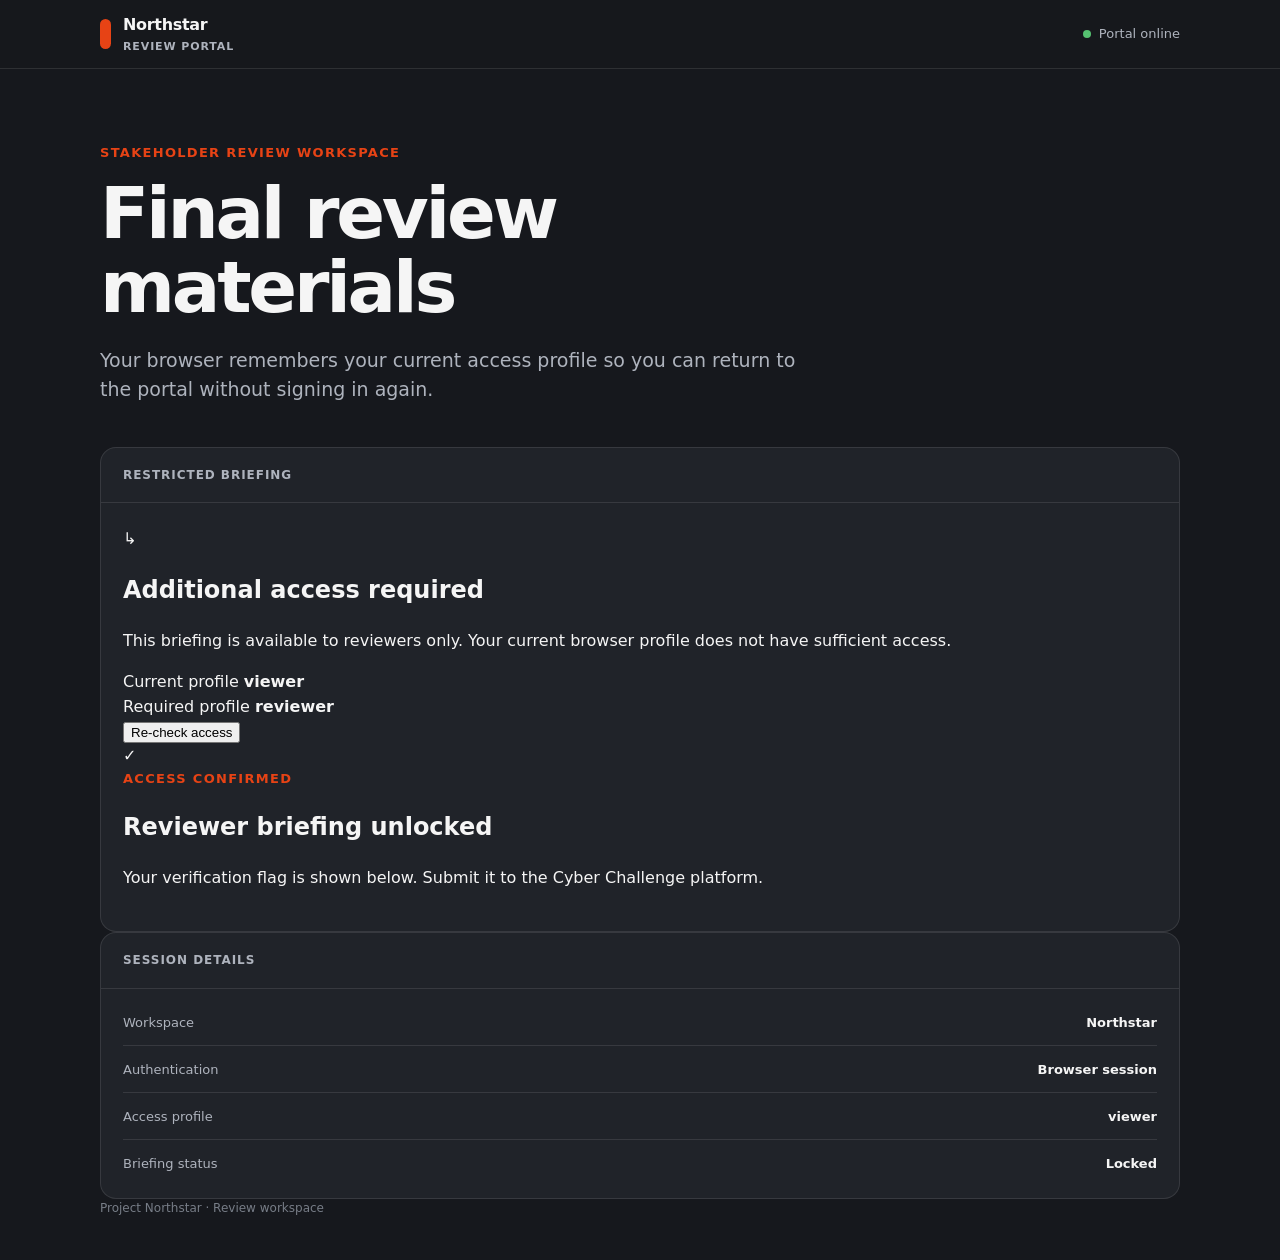
==== docs/remembered-access/index.html @ 5cbf2951 "Add Remembered Access challenge page" ====
<!doctype html>
<html lang="en">
<head>
  <meta charset="utf-8">
  <meta name="viewport" content="width=device-width, initial-scale=1">
  <meta name="robots" content="noindex,nofollow">
  <title>Northstar Review Portal</title>
  <link rel="stylesheet" href="../styles.css">
  <link rel="stylesheet" href="./challenge.css">
</head>
<body>
  <header class="topbar">
    <div class="shell topbar-inner">
      <div class="brand">
        <span class="brand-mark"></span>
        <div>
          Northstar
          <small>Review portal</small>
        </div>
      </div>
      <div class="status"><span class="status-dot"></span> Portal online</div>
    </div>
  </header>

  <main class="shell">
    <section class="hero compact-hero">
      <p class="eyebrow">Stakeholder review workspace</p>
      <h1>Final review materials</h1>
      <p class="lead">
        Your browser remembers your current access profile so you can return to the portal
        without signing in again.
      </p>
    </section>

    <section class="portal-grid">
      <article class="card">
        <div class="card-header">Restricted briefing</div>
        <div class="card-body">
          <div id="locked-state">
            <div class="lock-icon" aria-hidden="true">↳</div>
            <h2>Additional access required</h2>
            <p class="muted">
              This briefing is available to reviewers only. Your current browser profile
              does not have sufficient access.
            </p>

            <div class="access-box">
              <div>
                <span class="access-label">Current profile</span>
                <strong id="current-role">viewer</strong>
              </div>
              <div>
                <span class="access-label">Required profile</span>
                <strong>reviewer</strong>
              </div>
            </div>

            <button id="refresh-access" class="portal-button" type="button">
              Re-check access
            </button>
          </div>

          <div id="unlocked-state" class="hidden">
            <div class="success-mark">✓</div>
            <p class="eyebrow">Access confirmed</p>
            <h2>Reviewer briefing unlocked</h2>
            <p class="muted">
              Your verification flag is shown below. Submit it to the Cyber Challenge platform.
            </p>
            <div class="flag-box" id="flag-output"></div>
          </div>
        </div>
      </article>

      <aside class="card">
        <div class="card-header">Session details</div>
        <div class="card-body meta">
          <div class="meta-row">
            <span class="meta-label">Workspace</span>
            <span class="meta-value">Northstar</span>
          </div>
          <div class="meta-row">
            <span class="meta-label">Authentication</span>
            <span class="meta-value">Browser session</span>
          </div>
          <div class="meta-row">
            <span class="meta-label">Access profile</span>
            <span class="meta-value" id="side-role">viewer</span>
          </div>
          <div class="meta-row">
            <span class="meta-label">Briefing status</span>
            <span class="meta-value" id="briefing-status">Locked</span>
          </div>
        </div>
      </aside>
    </section>
  </main>

  <footer class="shell">
    Project Northstar · Review workspace
  </footer>

  <script src="./challenge.js"></script>
</body>
</html>
---- docs/styles.css ----
:root {
  --bg: #16181d;
  --panel: #202329;
  --panel-soft: #1b1e23;
  --text: #f5f5f5;
  --muted: #aeb3bd;
  --line: rgba(255,255,255,0.10);
  --accent: #e74315;
  --accent-soft: rgba(231,67,21,0.12);
  --ok: #56c271;
}

* { box-sizing: border-box; }

html, body {
  margin: 0;
  min-height: 100%;
  background: var(--bg);
  color: var(--text);
  font-family: Inter, ui-sans-serif, system-ui, -apple-system, BlinkMacSystemFont, "Segoe UI", sans-serif;
}

body { line-height: 1.55; }

a { color: inherit; }

.shell {
  width: min(1080px, calc(100% - 36px));
  margin: 0 auto;
}

.topbar {
  border-bottom: 1px solid var(--line);
  background: rgba(22,24,29,0.92);
}

.topbar-inner {
  height: 68px;
  display: flex;
  align-items: center;
  justify-content: space-between;
  gap: 20px;
}

.brand {
  display: flex;
  align-items: center;
  gap: 12px;
  font-weight: 800;
  letter-spacing: -0.02em;
}

.brand-mark {
  width: 11px;
  height: 30px;
  border-radius: 999px;
  background: var(--accent);
}

.brand small {
  display: block;
  color: var(--muted);
  font-size: 11px;
  font-weight: 600;
  letter-spacing: 0.08em;
  text-transform: uppercase;
}

.status {
  display: inline-flex;
  align-items: center;
  gap: 8px;
  color: var(--muted);
  font-size: 13px;
}

.status-dot {
  width: 8px;
  height: 8px;
  border-radius: 50%;
  background: var(--ok);
}

.hero {
  padding: 74px 0 42px;
}

.eyebrow {
  margin: 0 0 14px;
  color: var(--accent);
  font-size: 13px;
  font-weight: 800;
  letter-spacing: 0.10em;
  text-transform: uppercase;
}

h1 {
  margin: 0;
  max-width: 760px;
  font-size: clamp(42px, 7vw, 72px);
  line-height: 1.02;
  letter-spacing: -0.045em;
}

.lead {
  max-width: 720px;
  margin: 22px 0 0;
  color: var(--muted);
  font-size: 19px;
}

.grid {
  display: grid;
  grid-template-columns: 1.35fr 0.65fr;
  gap: 18px;
  padding-bottom: 64px;
}

.card {
  border: 1px solid var(--line);
  border-radius: 16px;
  background: var(--panel);
  overflow: hidden;
}

.card-header {
  padding: 18px 22px;
  border-bottom: 1px solid var(--line);
  color: var(--muted);
  font-size: 12px;
  font-weight: 800;
  letter-spacing: 0.08em;
  text-transform: uppercase;
}

.card-body { padding: 24px 22px; }

.update-list {
  display: grid;
  gap: 18px;
}

.update {
  padding-bottom: 18px;
  border-bottom: 1px solid var(--line);
}

.update:last-child {
  padding-bottom: 0;
  border-bottom: 0;
}

.update h2 {
  margin: 0 0 7px;
  font-size: 18px;
}

.update p {
  margin: 0;
  color: var(--muted);
}

.meta {
  display: grid;
  gap: 14px;
}

.meta-row {
  display: flex;
  justify-content: space-between;
  gap: 20px;
  padding-bottom: 12px;
  border-bottom: 1px solid var(--line);
}

.meta-row:last-child {
  padding-bottom: 0;
  border-bottom: 0;
}

.meta-label {
  color: var(--muted);
  font-size: 13px;
}

.meta-value {
  text-align: right;
  font-size: 13px;
  font-weight: 700;
}

.notice {
  margin-top: 18px;
  padding: 16px 18px;
  border: 1px solid rgba(231,67,21,0.22);
  border-radius: 12px;
  background: var(--accent-soft);
  color: #f2c8ba;
  font-size: 14px;
}

footer {
  padding: 0 0 42px;
  color: #777d87;
  font-size: 12px;
}

.landing {
  min-height: 100vh;
  display: grid;
  place-items: center;
  text-align: center;
}

.landing-box {
  max-width: 620px;
  padding: 36px;
}

.landing h1 {
  font-size: clamp(36px, 7vw, 64px);
}

.landing p {
  color: var(--muted);
  font-size: 18px;
}

@media (max-width: 760px) {
  .grid { grid-template-columns: 1fr; }
  .hero { padding-top: 52px; }
  .topbar-inner { height: 60px; }
  .status { display: none; }
}
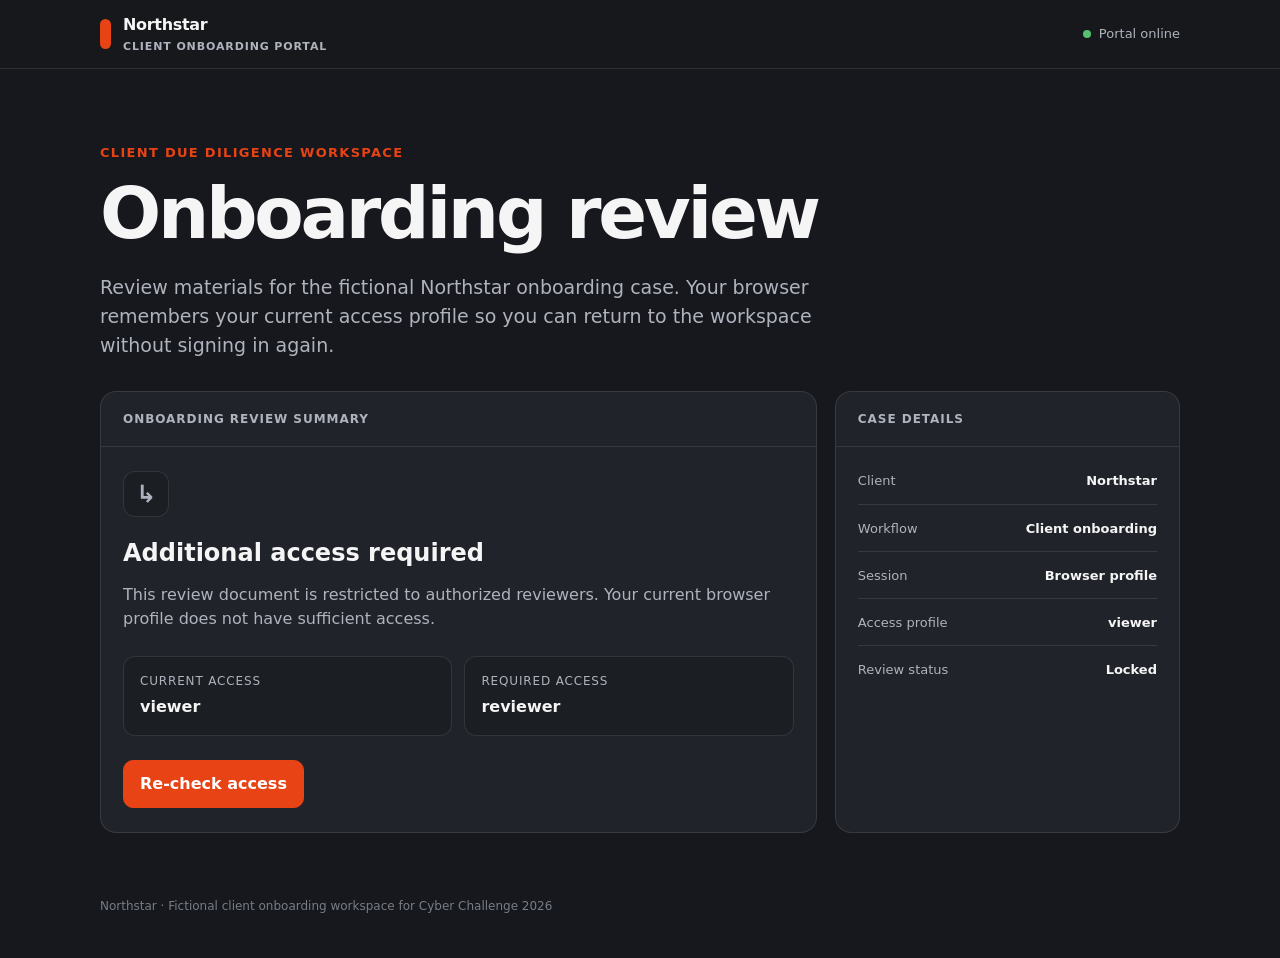
==== commit 02284e11: "Align Remembered Access with client onboarding scenario" ====
--- a/docs/remembered-access/index.html
+++ b/docs/remembered-access/index.html
@@ -4,7 +4,7 @@
   <meta charset="utf-8">
   <meta name="viewport" content="width=device-width, initial-scale=1">
   <meta name="robots" content="noindex,nofollow">
-  <title>Northstar Review Portal</title>
+  <title>Northstar Client Onboarding Portal</title>
   <link rel="stylesheet" href="../styles.css">
   <link rel="stylesheet" href="./challenge.css">
 </head>
@@ -15,7 +15,7 @@
         <span class="brand-mark"></span>
         <div>
           Northstar
-          <small>Review portal</small>
+          <small>Client onboarding portal</small>
         </div>
       </div>
       <div class="status"><span class="status-dot"></span> Portal online</div>
@@ -24,33 +24,33 @@
 
   <main class="shell">
     <section class="hero compact-hero">
-      <p class="eyebrow">Stakeholder review workspace</p>
-      <h1>Final review materials</h1>
+      <p class="eyebrow">Client due diligence workspace</p>
+      <h1>Onboarding review</h1>
       <p class="lead">
-        Your browser remembers your current access profile so you can return to the portal
-        without signing in again.
+        Review materials for the fictional Northstar onboarding case.
+        Your browser remembers your current access profile so you can return to the workspace without signing in again.
       </p>
     </section>
 
     <section class="portal-grid">
       <article class="card">
-        <div class="card-header">Restricted briefing</div>
+        <div class="card-header">Onboarding Review Summary</div>
         <div class="card-body">
           <div id="locked-state">
             <div class="lock-icon" aria-hidden="true">↳</div>
             <h2>Additional access required</h2>
             <p class="muted">
-              This briefing is available to reviewers only. Your current browser profile
-              does not have sufficient access.
+              This review document is restricted to authorized reviewers.
+              Your current browser profile does not have sufficient access.
             </p>
 
             <div class="access-box">
               <div>
-                <span class="access-label">Current profile</span>
+                <span class="access-label">Current access</span>
                 <strong id="current-role">viewer</strong>
               </div>
               <div>
-                <span class="access-label">Required profile</span>
+                <span class="access-label">Required access</span>
                 <strong>reviewer</strong>
               </div>
             </div>
@@ -63,33 +63,47 @@
           <div id="unlocked-state" class="hidden">
             <div class="success-mark">✓</div>
             <p class="eyebrow">Access confirmed</p>
-            <h2>Reviewer briefing unlocked</h2>
+            <h2>Onboarding review unlocked</h2>
             <p class="muted">
-              Your verification flag is shown below. Submit it to the Cyber Challenge platform.
+              The restricted review is now available. Your verification flag is shown below.
+              Submit it to the Cyber Challenge platform.
             </p>
+
             <div class="flag-box" id="flag-output"></div>
+
+            <div class="takeaway">
+              <strong>Security takeaway</strong>
+              <span>
+                Authorization decisions should be enforced by the server.
+                Data controlled by the browser should not determine whether a user is allowed to access restricted information.
+              </span>
+            </div>
           </div>
         </div>
       </article>
 
       <aside class="card">
-        <div class="card-header">Session details</div>
+        <div class="card-header">Case details</div>
         <div class="card-body meta">
           <div class="meta-row">
-            <span class="meta-label">Workspace</span>
+            <span class="meta-label">Client</span>
             <span class="meta-value">Northstar</span>
           </div>
           <div class="meta-row">
-            <span class="meta-label">Authentication</span>
-            <span class="meta-value">Browser session</span>
+            <span class="meta-label">Workflow</span>
+            <span class="meta-value">Client onboarding</span>
+          </div>
+          <div class="meta-row">
+            <span class="meta-label">Session</span>
+            <span class="meta-value">Browser profile</span>
           </div>
           <div class="meta-row">
             <span class="meta-label">Access profile</span>
             <span class="meta-value" id="side-role">viewer</span>
           </div>
           <div class="meta-row">
-            <span class="meta-label">Briefing status</span>
-            <span class="meta-value" id="briefing-status">Locked</span>
+            <span class="meta-label">Review status</span>
+            <span class="meta-value" id="review-status">Locked</span>
           </div>
         </div>
       </aside>
@@ -97,7 +111,7 @@
   </main>
 
   <footer class="shell">
-    Project Northstar · Review workspace
+    Northstar · Fictional client onboarding workspace for Cyber Challenge 2026
   </footer>
 
   <script src="./challenge.js"></script>
--- a/docs/remembered-access/challenge.css
+++ b/docs/remembered-access/challenge.css
@@ -0,0 +1,108 @@
+.compact-hero {
+  padding-bottom: 30px;
+}
+
+.portal-grid {
+  display: grid;
+  grid-template-columns: 1.35fr 0.65fr;
+  gap: 18px;
+  padding-bottom: 64px;
+}
+
+.card h2 {
+  margin: 0 0 10px;
+  font-size: 24px;
+}
+
+.muted {
+  margin: 0;
+  color: var(--muted);
+}
+
+.lock-icon,
+.success-mark {
+  width: 46px;
+  height: 46px;
+  display: grid;
+  place-items: center;
+  margin-bottom: 18px;
+  border-radius: 12px;
+  font-size: 24px;
+  font-weight: 900;
+}
+
+.lock-icon {
+  border: 1px solid var(--line);
+  background: var(--panel-soft);
+  color: var(--muted);
+}
+
+.success-mark {
+  background: rgba(86,194,113,0.12);
+  color: var(--ok);
+}
+
+.access-box {
+  display: grid;
+  grid-template-columns: 1fr 1fr;
+  gap: 12px;
+  margin: 24px 0;
+}
+
+.access-box > div {
+  padding: 15px 16px;
+  border: 1px solid var(--line);
+  border-radius: 12px;
+  background: var(--panel-soft);
+}
+
+.access-label {
+  display: block;
+  margin-bottom: 4px;
+  color: var(--muted);
+  font-size: 12px;
+  text-transform: uppercase;
+  letter-spacing: 0.07em;
+}
+
+.portal-button {
+  appearance: none;
+  border: 1px solid var(--accent);
+  border-radius: 10px;
+  background: var(--accent);
+  color: #fff;
+  padding: 11px 16px;
+  font: inherit;
+  font-weight: 800;
+  cursor: pointer;
+}
+
+.portal-button:hover {
+  filter: brightness(1.08);
+}
+
+.flag-box {
+  margin-top: 22px;
+  padding: 18px;
+  border: 1px solid rgba(86,194,113,0.28);
+  border-radius: 12px;
+  background: rgba(86,194,113,0.08);
+  color: #d8ffe1;
+  font-family: ui-monospace, SFMono-Regular, Menlo, Consolas, monospace;
+  font-size: 16px;
+  overflow-wrap: anywhere;
+}
+
+.hidden {
+  display: none;
+}
+
+@media (max-width: 760px) {
+  .portal-grid {
+    grid-template-columns: 1fr;
+  }
+
+  .access-box {
+    grid-template-columns: 1fr;
+  }
+}
